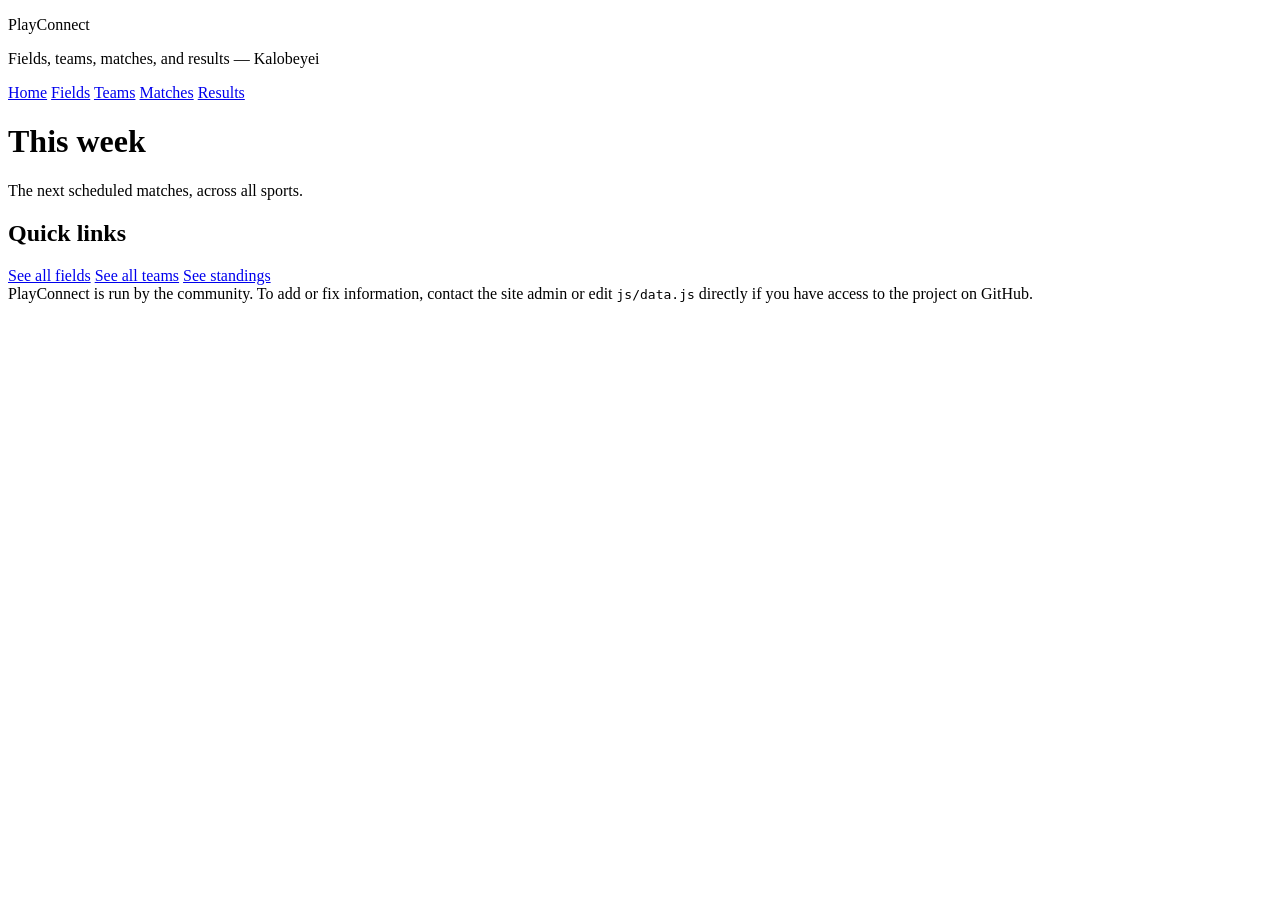
==== index.html @ 3ba5035b "Add files via upload Uploaded first files" ====
<!DOCTYPE html>
<html lang="en">
<head>
<meta charset="UTF-8">
<meta name="viewport" content="width=device-width, initial-scale=1">
<title>PlayConnect — Kalobeyei Sports</title>
<meta name="description" content="Fields, teams, matches, and results for sports in Kalobeyei.">
<link rel="stylesheet" href="css/style.css">
</head>
<body>
<header class="site">
  <div class="wrap">
    <p class="wordmark">Play<span>Connect</span></p>
    <p class="tagline">Fields, teams, matches, and results — Kalobeyei</p>
    <nav class="tabs">
      <a href="index.html" class="active">Home</a>
      <a href="fields.html">Fields</a>
      <a href="teams.html">Teams</a>
      <a href="matches.html">Matches</a>
      <a href="results.html">Results</a>
    </nav>
  </div>
</header>

<main class="wrap">
  <h1>This week</h1>
  <p class="section-note">The next scheduled matches, across all sports.</p>
  <ul class="sheet" id="upcoming-list"></ul>

  <h2>Quick links</h2>
  <div class="quicklinks">
    <a href="fields.html">See all fields</a>
    <a href="teams.html">See all teams</a>
    <a href="results.html">See standings</a>
  </div>

  <footer class="site">
    PlayConnect is run by the community. To add or fix information, contact the site admin or edit <code>js/data.js</code> directly if you have access to the project on GitHub.
  </footer>
</main>

<script src="js/data.js"></script>
<script src="js/app.js"></script>
<script>renderHome();</script>
</body>
</html>
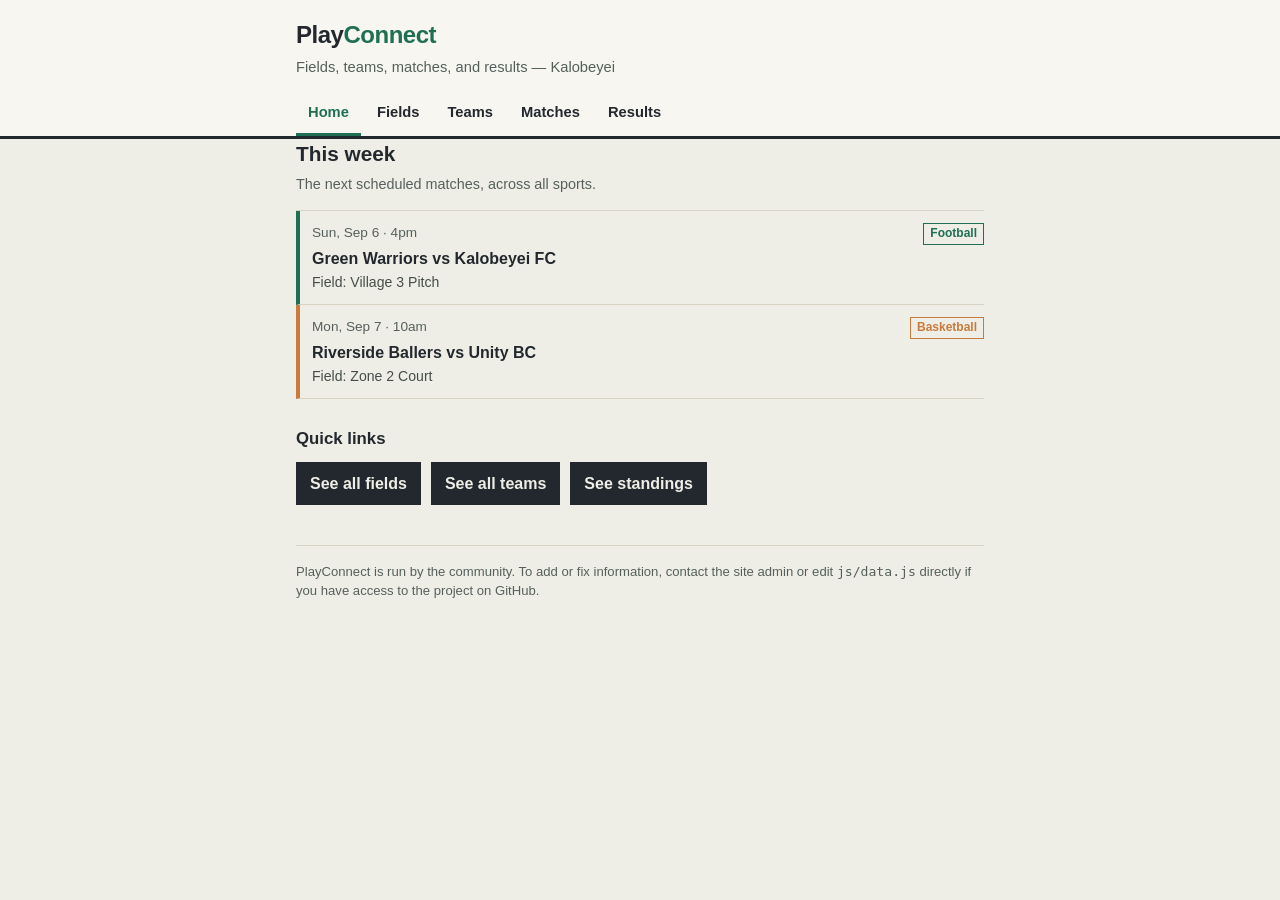
==== commit f55e8780: "Update stylesheet and script paths in index.html" ====
--- a/index.html
+++ b/index.html
@@ -5,7 +5,7 @@
 <meta name="viewport" content="width=device-width, initial-scale=1">
 <title>PlayConnect — Kalobeyei Sports</title>
 <meta name="description" content="Fields, teams, matches, and results for sports in Kalobeyei.">
-<link rel="stylesheet" href="css/style.css">
+<link rel="stylesheet" href="style.css">
 </head>
 <body>
 <header class="site">
@@ -39,8 +39,8 @@
   </footer>
 </main>
 
-<script src="js/data.js"></script>
-<script src="js/app.js"></script>
+<script src="data.js"></script>
+<script src="app.js"></script>
 <script>renderHome();</script>
 </body>
 </html>
--- a/style.css
+++ b/style.css
@@ -0,0 +1,151 @@
+/* PlayConnect — shared styles
+   Palette:
+   --paper   #EFEEE6  sun-bleached background
+   --ink     #22282E  charcoal text
+   --pitch   #1F6F54  primary accent (football / CTAs)
+   --clay    #C97A3D  secondary accent (basketball / alerts)
+   --sky     #3E6E8E  tertiary accent (volleyball / info)
+   --line    #D8D2C2  hairline borders
+   Fonts: system stack only — no webfont downloads, matters on slow data.
+*/
+
+:root {
+  --paper: #EFEEE6;
+  --ink: #22282E;
+  --pitch: #1F6F54;
+  --clay: #C97A3D;
+  --sky: #3E6E8E;
+  --line: #D8D2C2;
+  --paper-raised: #F7F6F1;
+}
+
+* { box-sizing: border-box; }
+
+body {
+  margin: 0;
+  background: var(--paper);
+  color: var(--ink);
+  font-family: -apple-system, BlinkMacSystemFont, "Segoe UI", Roboto, Helvetica, Arial, sans-serif;
+  line-height: 1.45;
+}
+
+a { color: var(--pitch); text-decoration: none; }
+a:hover, a:focus { text-decoration: underline; }
+a:focus-visible, button:focus-visible, input:focus-visible, select:focus-visible {
+  outline: 2px solid var(--sky);
+  outline-offset: 2px;
+}
+
+.wrap { max-width: 720px; margin: 0 auto; padding: 0 16px 48px; }
+
+/* Header / nav */
+header.site {
+  border-bottom: 3px solid var(--ink);
+  background: var(--paper-raised);
+}
+header.site .wrap { padding-top: 18px; padding-bottom: 0; }
+.wordmark {
+  font-size: 1.5rem;
+  font-weight: 800;
+  letter-spacing: -0.02em;
+  margin: 0 0 4px;
+}
+.wordmark span { color: var(--pitch); }
+.tagline { margin: 0 0 14px; font-size: 0.92rem; color: #55605c; }
+
+nav.tabs { display: flex; gap: 4px; overflow-x: auto; }
+nav.tabs a {
+  display: block;
+  padding: 10px 12px;
+  font-size: 0.92rem;
+  font-weight: 600;
+  color: var(--ink);
+  border-bottom: 3px solid transparent;
+  white-space: nowrap;
+}
+nav.tabs a.active { color: var(--pitch); border-bottom-color: var(--pitch); }
+nav.tabs a:hover { text-decoration: none; border-bottom-color: var(--line); }
+
+main { padding-top: 20px; }
+
+h1 { font-size: 1.3rem; margin: 0 0 4px; }
+h2 { font-size: 1.05rem; margin: 28px 0 10px; }
+.section-note { margin: 0 0 16px; color: #55605c; font-size: 0.9rem; }
+
+/* Fixture-sheet style list (used for matches, fields, teams, results) */
+ul.sheet { list-style: none; margin: 0; padding: 0; border-top: 1px solid var(--line); }
+ul.sheet li {
+  border-bottom: 1px solid var(--line);
+  padding: 12px 0 12px 12px;
+  border-left: 4px solid var(--line);
+}
+ul.sheet li.sport-football { border-left-color: var(--pitch); }
+ul.sheet li.sport-basketball { border-left-color: var(--clay); }
+ul.sheet li.sport-volleyball { border-left-color: var(--sky); }
+
+.row-top { display: flex; justify-content: space-between; gap: 10px; font-size: 0.85rem; color: #55605c; }
+.row-main { font-weight: 700; margin-top: 2px; }
+.row-sub { font-size: 0.88rem; color: #444d49; margin-top: 2px; }
+.tag {
+  display: inline-block;
+  font-size: 0.75rem;
+  font-weight: 700;
+  padding: 1px 6px;
+  border: 1px solid currentColor;
+}
+.sport-football .tag { color: var(--pitch); }
+.sport-basketball .tag { color: var(--clay); }
+.sport-volleyball .tag { color: var(--sky); }
+
+.status-cancelled { color: #a33; font-weight: 700; }
+.status-scheduled { color: var(--pitch); font-weight: 700; }
+.status-completed { color: #55605c; font-weight: 700; }
+
+/* Filter bar */
+.filters { display: flex; gap: 8px; flex-wrap: wrap; margin-bottom: 14px; }
+.filters button {
+  font: inherit;
+  font-size: 0.85rem;
+  font-weight: 600;
+  padding: 6px 12px;
+  background: var(--paper-raised);
+  border: 1px solid var(--line);
+  color: var(--ink);
+  cursor: pointer;
+}
+.filters button.active { background: var(--ink); color: var(--paper); border-color: var(--ink); }
+
+/* Quick links / home */
+.quicklinks { display: flex; flex-wrap: wrap; gap: 10px; margin-top: 10px; }
+.quicklinks a {
+  font-weight: 700;
+  padding: 10px 14px;
+  background: var(--ink);
+  color: var(--paper);
+  text-decoration: none;
+}
+.quicklinks a:hover { background: var(--pitch); }
+
+/* Standings table */
+table.standings { width: 100%; border-collapse: collapse; font-size: 0.92rem; }
+table.standings th, table.standings td {
+  text-align: left;
+  padding: 8px 6px;
+  border-bottom: 1px solid var(--line);
+}
+table.standings th { font-size: 0.78rem; text-transform: uppercase; letter-spacing: 0.04em; color: #55605c; }
+
+.empty {
+  padding: 18px 12px;
+  border: 1px dashed var(--line);
+  color: #55605c;
+  font-size: 0.92rem;
+}
+
+footer.site {
+  margin-top: 40px;
+  padding-top: 16px;
+  border-top: 1px solid var(--line);
+  font-size: 0.82rem;
+  color: #55605c;
+}
